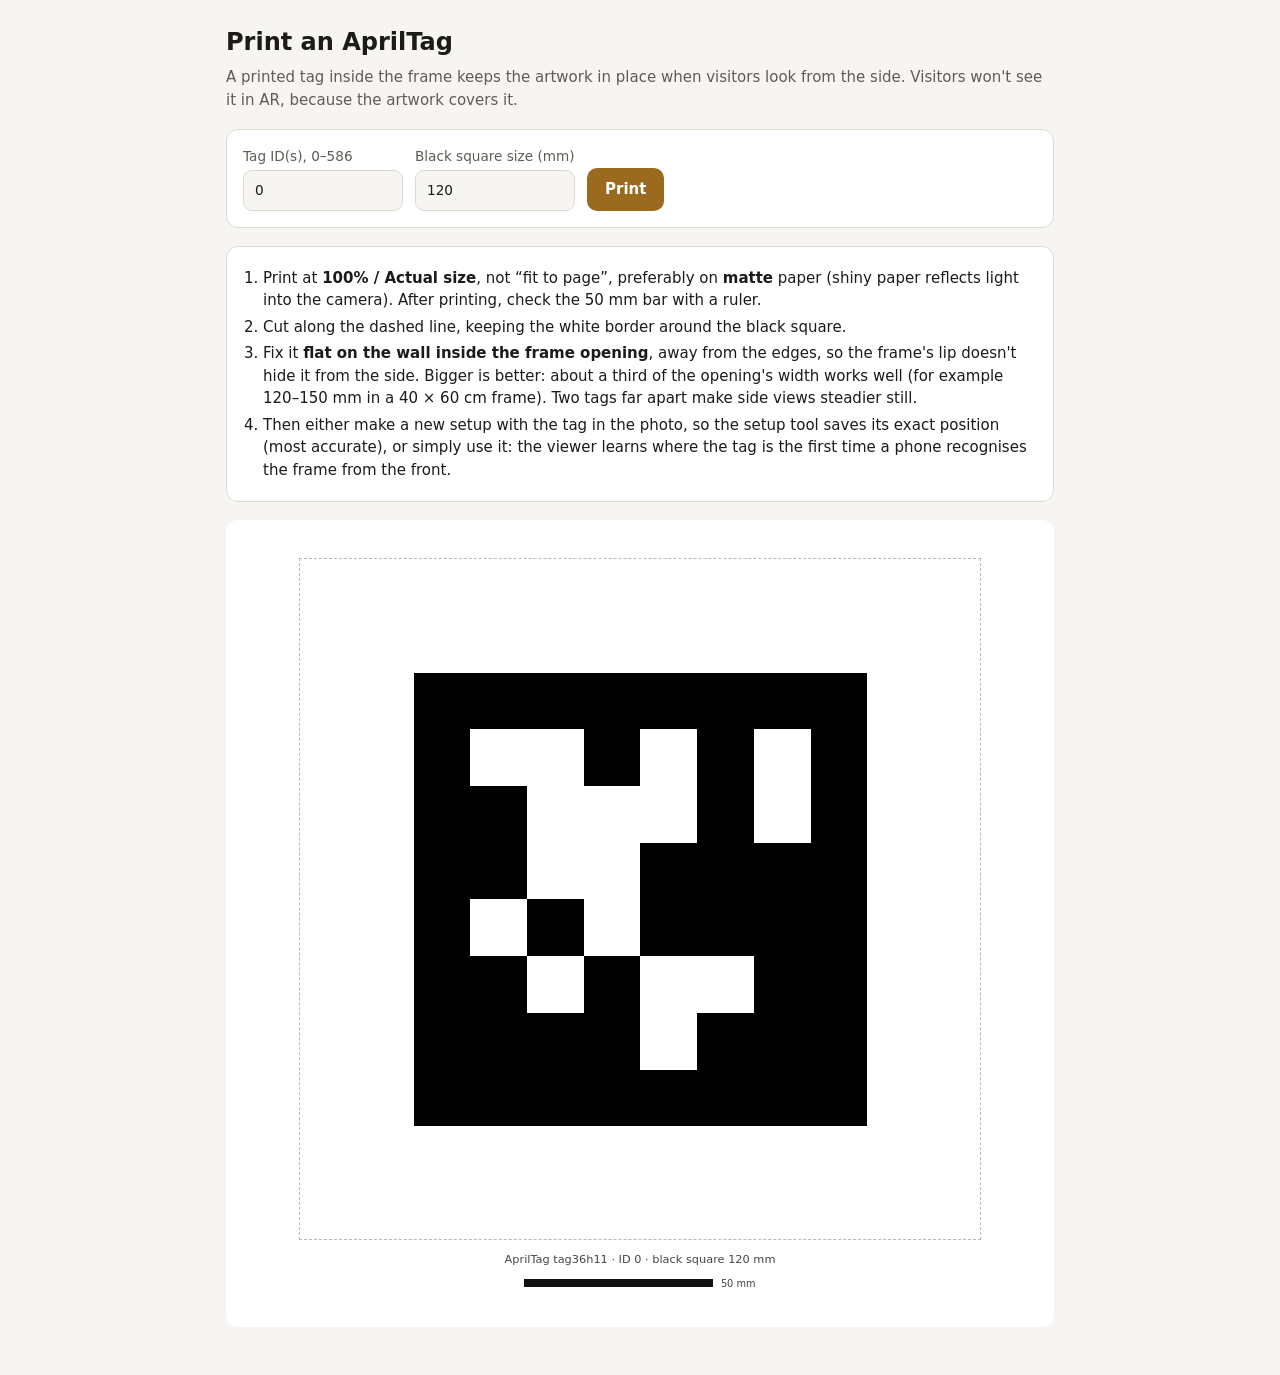
==== apriltag.html @ 62dd7302 "Hold the picture in the frame from side angles with AprilTags A printed AprilTag (tag36h11) placed i" ====
<!doctype html>
<html lang="en">
<head>
  <meta charset="utf-8">
  <meta name="viewport" content="width=device-width, initial-scale=1">
  <title>Print an AprilTag</title>
  <style>
    :root {
      --bg: #f6f5f2; --surface: #fff; --ink: #1c1b19; --muted: #5f5c55; --line: #dedad2;
      --accent: #9a6b1f; --accent-ink: #fff; --warn: #b3261e;
      color-scheme: light;
    }
    @media (prefers-color-scheme: dark) {
      :root:not([data-print]) { --bg: #111113; --surface: #1b1b1e; --ink: #f1efe9; --muted: #a9a59c; --line: #34343a; --accent: #d8b06a; --accent-ink: #1b1408; --warn: #ff8a80; color-scheme: dark; }
    }
    * { box-sizing: border-box; }
    body { margin: 0; background: var(--bg); color: var(--ink); font: 15px/1.5 system-ui, -apple-system, "Segoe UI", Roboto, sans-serif; }
    main { max-width: 860px; margin: 0 auto; padding: 24px 16px 48px; }
    h1 { margin: 0 0 6px; font-size: 1.5rem; }
    .lead { margin: 0 0 18px; color: var(--muted); }
    .panel { background: var(--surface); border: 1px solid var(--line); border-radius: 12px; padding: 16px; margin-bottom: 18px; }
    .controls { display: flex; flex-wrap: wrap; gap: 12px; align-items: flex-end; }
    label { display: flex; flex-direction: column; gap: 4px; font-size: 0.85rem; color: var(--muted); }
    input { padding: 9px 11px; border: 1px solid var(--line); border-radius: 9px; background: var(--bg); color: var(--ink); font: inherit; width: 160px; }
    button { padding: 10px 18px; border: 0; border-radius: 10px; background: var(--accent); color: var(--accent-ink); font: inherit; font-weight: 600; cursor: pointer; }
    ol { margin: 0; padding-inline-start: 20px; }
    li { margin: 4px 0; }
    .warn { color: var(--warn); font-size: 0.88rem; margin: 10px 0 0; }
    .sheet { display: flex; flex-wrap: wrap; gap: 10mm; justify-content: center; background: #fff; color: #111; padding: 10mm; border-radius: 12px; }
    .tag { display: flex; flex-direction: column; align-items: center; gap: 3mm; break-inside: avoid; }
    .cut { border: 0.3mm dashed #b8b8b8; background: #fff; line-height: 0; }
    .cut svg { display: block; shape-rendering: crispEdges; }
    .label { font: 3mm/1.3 system-ui, sans-serif; color: #444; text-align: center; }
    .ruler { display: flex; align-items: center; gap: 2mm; font: 2.6mm system-ui, sans-serif; color: #444; }
    .ruler span { display: block; width: 50mm; height: 2mm; background: #111; }
    @media print {
      @page { margin: 10mm; }
      body { background: #fff; }
      main { padding: 0; max-width: none; }
      .screen-only { display: none !important; }
      .sheet { padding: 0; border-radius: 0; }
    }
  </style>
</head>
<body>
  <main>
    <div class="screen-only">
      <h1>Print an AprilTag</h1>
      <p class="lead">A printed tag inside the frame keeps the artwork in place when visitors look from the side. Visitors won't see it in AR, because the artwork covers it.</p>

      <div class="panel">
        <div class="controls">
          <label>Tag ID(s), 0–586 <input id="ids" type="text" value="0" inputmode="numeric" autocomplete="off"></label>
          <label>Black square size (mm) <input id="size" type="number" min="20" max="400" step="1" value="120"></label>
          <button id="print" type="button">Print</button>
        </div>
        <p class="warn" id="warning" hidden></p>
      </div>

      <div class="panel">
        <ol>
          <li>Print at <b>100% / Actual size</b>, not “fit to page”, preferably on <b>matte</b> paper (shiny paper reflects light into the camera). After printing, check the 50 mm bar with a ruler.</li>
          <li>Cut along the dashed line, keeping the white border around the black square.</li>
          <li>Fix it <b>flat on the wall inside the frame opening</b>, away from the edges, so the frame's lip doesn't hide it from the side. Bigger is better: about a third of the opening's width works well (for example 120–150 mm in a 40 × 60 cm frame). Two tags far apart make side views steadier still.</li>
          <li>Then either make a new setup with the tag in the photo, so the setup tool saves its exact position (most accurate), or simply use it: the viewer learns where the tag is the first time a phone recognises the frame from the front.</li>
        </ol>
      </div>
    </div>

    <div class="sheet" id="sheet"></div>
  </main>

  <script src="vendor/js-aruco2/cv.js"></script>
  <script src="vendor/js-aruco2/aruco.js"></script>
  <script src="vendor/js-aruco2/dictionaries/apriltag_36h11.js"></script>
  <script>
    const dictionary = new AR.Dictionary('APRILTAG_36h11');
    const max = dictionary.codeList.length - 1;
    const $ = (id) => document.getElementById(id);

    function parseIds(text) {
      const ids = [];
      for (const part of text.split(/[\s,]+/)) {
        if (!part) continue;
        const n = Number(part);
        if (Number.isInteger(n) && n >= 0 && n <= max && !ids.includes(n)) ids.push(n);
      }
      return ids.length ? ids : [0];
    }

    function render() {
      const ids = parseIds($('ids').value);
      const size = Math.min(400, Math.max(20, Number($('size').value) || 120));
      const cell = size / 8; // black square is 8 cells: 6x6 data + 1-cell border
      const sheet = $('sheet');
      sheet.textContent = '';
      for (const id of ids) {
        // generateSVG draws the official 10x10-cell layout: white quiet zone, black border, data.
        const svg = dictionary.generateSVG(id)
          .replace('<svg ', `<svg width="${10 * cell}mm" height="${10 * cell}mm" role="img" aria-label="AprilTag ${id}" `);
        const wrap = document.createElement('div');
        wrap.className = 'tag';
        wrap.innerHTML = `<div class="cut" style="padding:${cell}mm">${svg}</div>`
          + `<div class="label">AprilTag tag36h11 · ID ${id} · black square ${size} mm</div>`
          + '<div class="ruler"><span></span>50 mm</div>';
        sheet.appendChild(wrap);
      }
      const total = 12 * cell;
      const warning = $('warning');
      warning.hidden = total <= 190;
      warning.textContent = `With the cutting margin this is ${Math.round(total)} mm wide, larger than A4. Use A3 or a print shop, or reduce the size.`;
    }

    $('ids').addEventListener('input', render);
    $('size').addEventListener('input', render);
    $('print').addEventListener('click', () => window.print());
    window.addEventListener('beforeprint', () => document.documentElement.setAttribute('data-print', ''));
    window.addEventListener('afterprint', () => document.documentElement.removeAttribute('data-print'));
    render();
  </script>
</body>
</html>
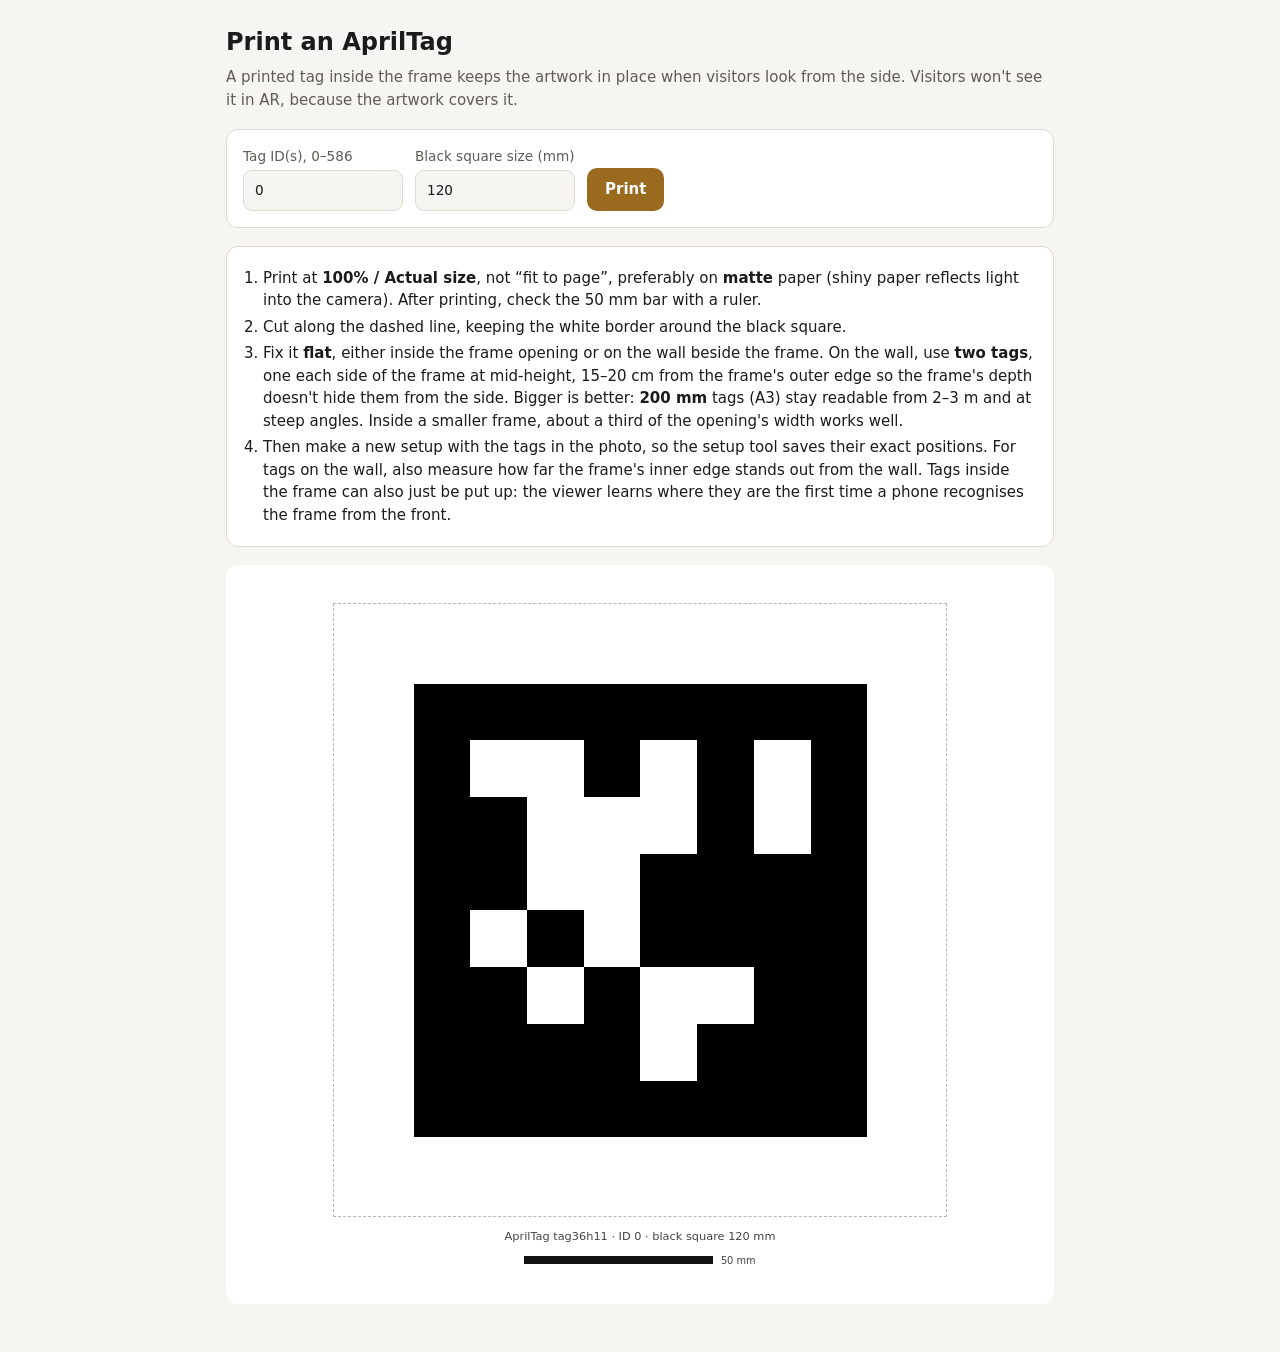
==== commit 92439f12: "Switch to the ornate gold frame; support AprilTags on the wall beside it Setup - setups/frame-01 is " ====
--- a/apriltag.html
+++ b/apriltag.html
@@ -61,8 +61,8 @@
         <ol>
           <li>Print at <b>100% / Actual size</b>, not “fit to page”, preferably on <b>matte</b> paper (shiny paper reflects light into the camera). After printing, check the 50 mm bar with a ruler.</li>
           <li>Cut along the dashed line, keeping the white border around the black square.</li>
-          <li>Fix it <b>flat on the wall inside the frame opening</b>, away from the edges, so the frame's lip doesn't hide it from the side. Bigger is better: about a third of the opening's width works well (for example 120–150 mm in a 40 × 60 cm frame). Two tags far apart make side views steadier still.</li>
-          <li>Then either make a new setup with the tag in the photo, so the setup tool saves its exact position (most accurate), or simply use it: the viewer learns where the tag is the first time a phone recognises the frame from the front.</li>
+          <li>Fix it <b>flat</b>, either inside the frame opening or on the wall beside the frame. On the wall, use <b>two tags</b>, one each side of the frame at mid-height, 15–20 cm from the frame's outer edge so the frame's depth doesn't hide them from the side. Bigger is better: <b>200 mm</b> tags (A3) stay readable from 2–3 m and at steep angles. Inside a smaller frame, about a third of the opening's width works well.</li>
+          <li>Then make a new setup with the tags in the photo, so the setup tool saves their exact positions. For tags on the wall, also measure how far the frame's inner edge stands out from the wall. Tags inside the frame can also just be put up: the viewer learns where they are the first time a phone recognises the frame from the front.</li>
         </ol>
       </div>
     </div>
@@ -100,15 +100,18 @@
           .replace('<svg ', `<svg width="${10 * cell}mm" height="${10 * cell}mm" role="img" aria-label="AprilTag ${id}" `);
         const wrap = document.createElement('div');
         wrap.className = 'tag';
-        wrap.innerHTML = `<div class="cut" style="padding:${cell}mm">${svg}</div>`
+        const pad = Math.min(cell, 6); // a little extra white outside the tag's own white border, for cutting
+        wrap.innerHTML = `<div class="cut" style="padding:${pad}mm">${svg}</div>`
           + `<div class="label">AprilTag tag36h11 · ID ${id} · black square ${size} mm</div>`
           + '<div class="ruler"><span></span>50 mm</div>';
         sheet.appendChild(wrap);
       }
-      const total = 12 * cell;
+      const total = 10 * cell + 2 * Math.min(cell, 6);
       const warning = $('warning');
       warning.hidden = total <= 190;
-      warning.textContent = `With the cutting margin this is ${Math.round(total)} mm wide, larger than A4. Use A3 or a print shop, or reduce the size.`;
+      warning.textContent = total <= 277
+        ? `With its white border this is ${Math.round(total)} mm wide, too big for A4: print it on A3.`
+        : `With its white border this is ${Math.round(total)} mm wide, larger than A3: use a print shop, or reduce the size.`;
     }
 
     $('ids').addEventListener('input', render);
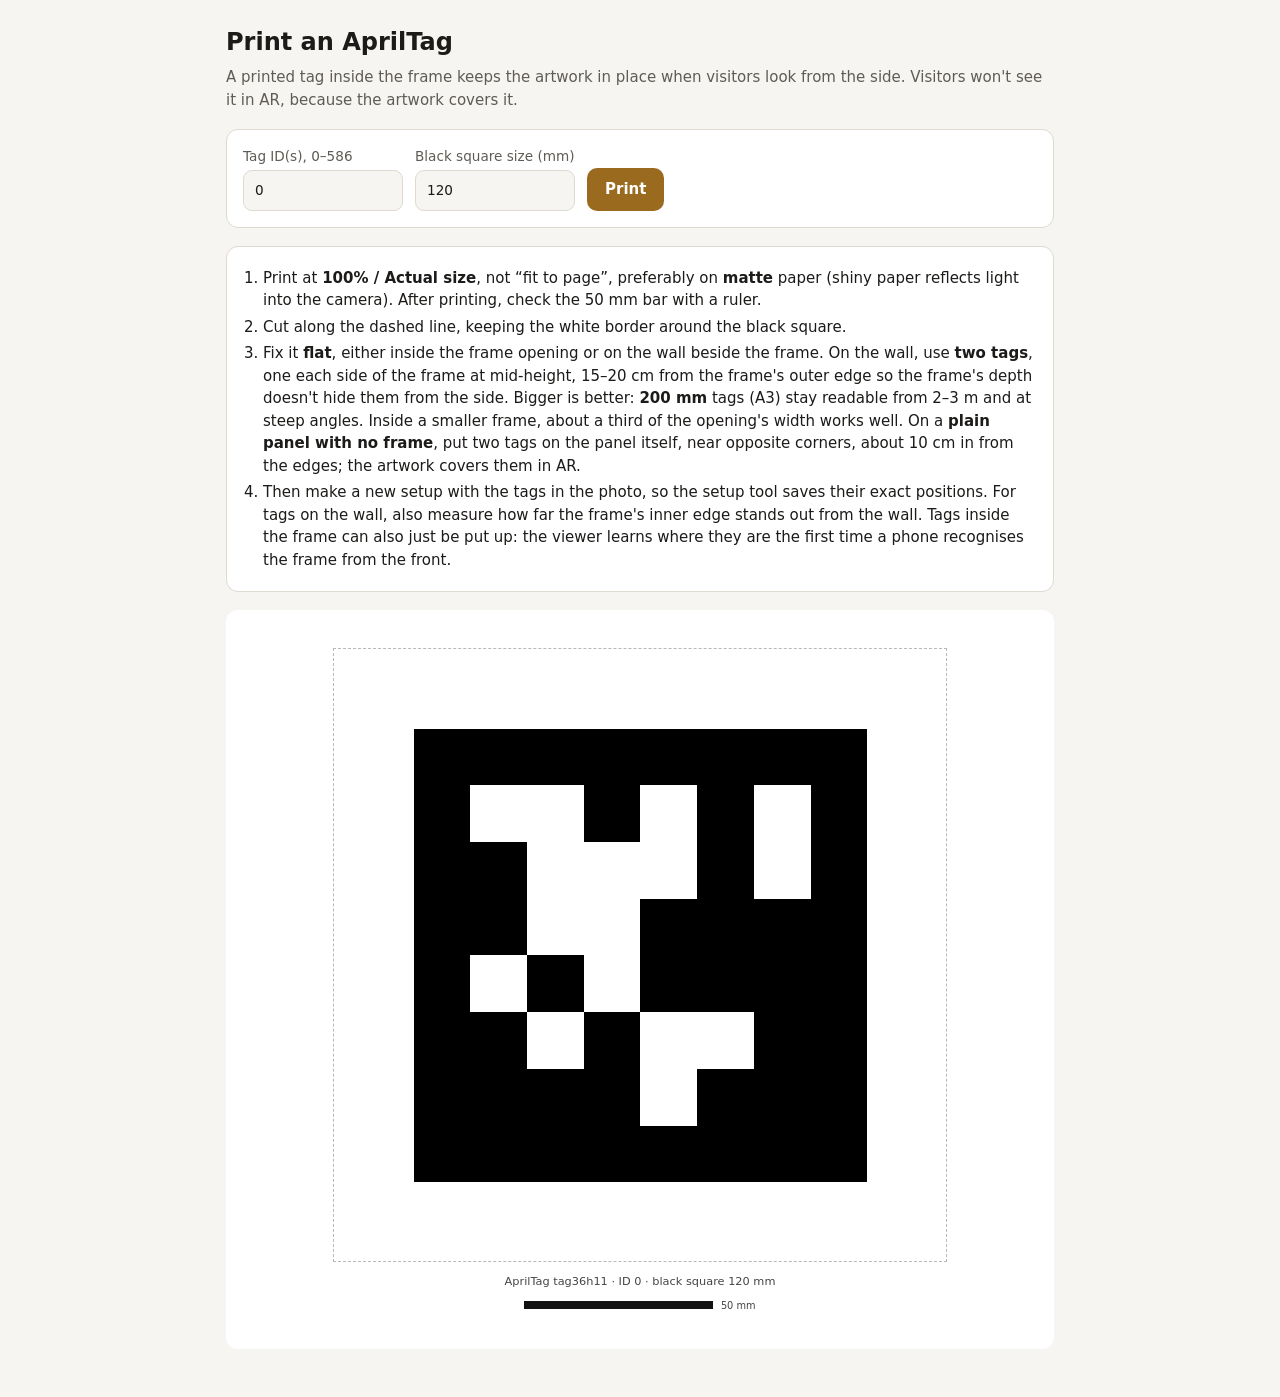
==== commit 81afe47e: "Add tags-only tracking for plain surfaces like the new panel The gold frame is being replaced by a p" ====
--- a/apriltag.html
+++ b/apriltag.html
@@ -61,7 +61,7 @@
         <ol>
           <li>Print at <b>100% / Actual size</b>, not “fit to page”, preferably on <b>matte</b> paper (shiny paper reflects light into the camera). After printing, check the 50 mm bar with a ruler.</li>
           <li>Cut along the dashed line, keeping the white border around the black square.</li>
-          <li>Fix it <b>flat</b>, either inside the frame opening or on the wall beside the frame. On the wall, use <b>two tags</b>, one each side of the frame at mid-height, 15–20 cm from the frame's outer edge so the frame's depth doesn't hide them from the side. Bigger is better: <b>200 mm</b> tags (A3) stay readable from 2–3 m and at steep angles. Inside a smaller frame, about a third of the opening's width works well.</li>
+          <li>Fix it <b>flat</b>, either inside the frame opening or on the wall beside the frame. On the wall, use <b>two tags</b>, one each side of the frame at mid-height, 15–20 cm from the frame's outer edge so the frame's depth doesn't hide them from the side. Bigger is better: <b>200 mm</b> tags (A3) stay readable from 2–3 m and at steep angles. Inside a smaller frame, about a third of the opening's width works well. On a <b>plain panel with no frame</b>, put two tags on the panel itself, near opposite corners, about 10 cm in from the edges; the artwork covers them in AR.</li>
           <li>Then make a new setup with the tags in the photo, so the setup tool saves their exact positions. For tags on the wall, also measure how far the frame's inner edge stands out from the wall. Tags inside the frame can also just be put up: the viewer learns where they are the first time a phone recognises the frame from the front.</li>
         </ol>
       </div>
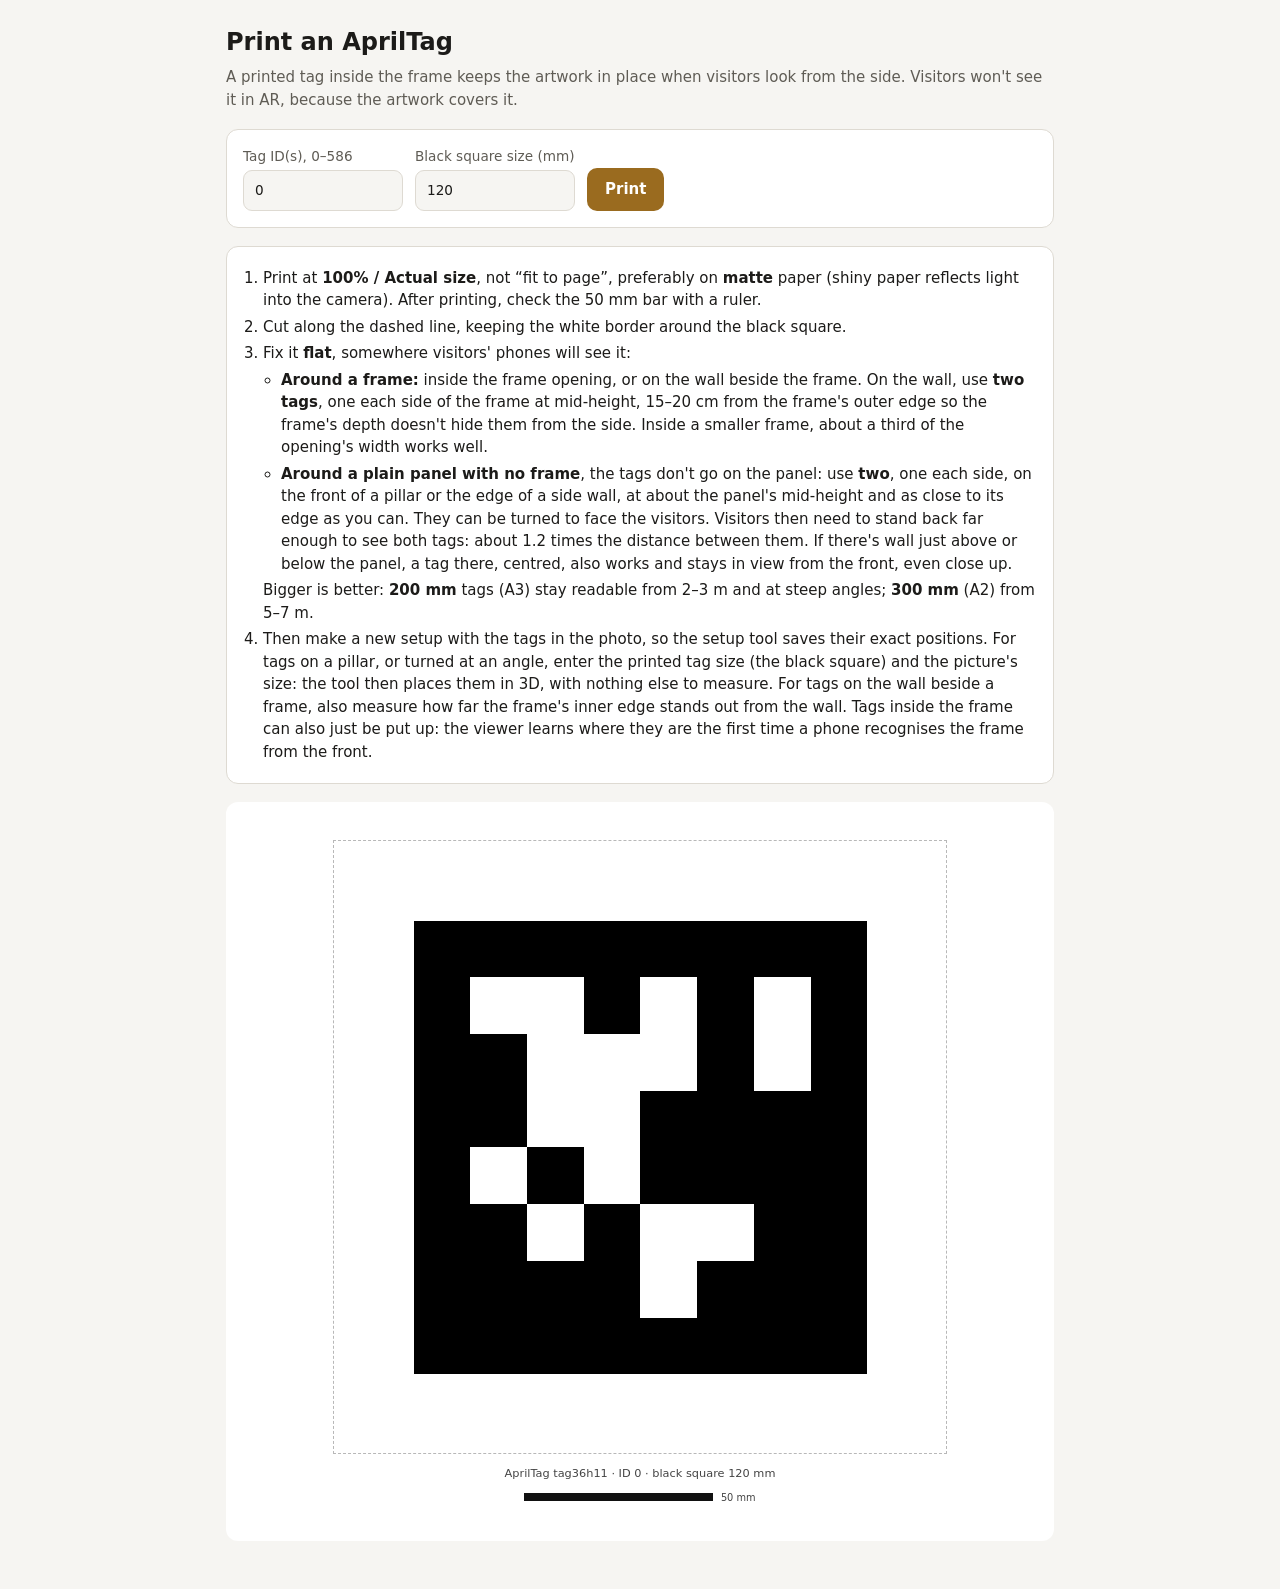
==== commit 5f4782f5: "Recommend tags beside a plain panel, not on it The tags never need to be on the panel's surface. For" ====
--- a/apriltag.html
+++ b/apriltag.html
@@ -25,6 +25,7 @@
     button { padding: 10px 18px; border: 0; border-radius: 10px; background: var(--accent); color: var(--accent-ink); font: inherit; font-weight: 600; cursor: pointer; }
     ol { margin: 0; padding-inline-start: 20px; }
     li { margin: 4px 0; }
+    ol ul { margin: 4px 0; padding-inline-start: 18px; }
     .warn { color: var(--warn); font-size: 0.88rem; margin: 10px 0 0; }
     .sheet { display: flex; flex-wrap: wrap; gap: 10mm; justify-content: center; background: #fff; color: #111; padding: 10mm; border-radius: 12px; }
     .tag { display: flex; flex-direction: column; align-items: center; gap: 3mm; break-inside: avoid; }
@@ -61,8 +62,13 @@
         <ol>
           <li>Print at <b>100% / Actual size</b>, not “fit to page”, preferably on <b>matte</b> paper (shiny paper reflects light into the camera). After printing, check the 50 mm bar with a ruler.</li>
           <li>Cut along the dashed line, keeping the white border around the black square.</li>
-          <li>Fix it <b>flat</b>, either inside the frame opening or on the wall beside the frame. On the wall, use <b>two tags</b>, one each side of the frame at mid-height, 15–20 cm from the frame's outer edge so the frame's depth doesn't hide them from the side. Bigger is better: <b>200 mm</b> tags (A3) stay readable from 2–3 m and at steep angles. Inside a smaller frame, about a third of the opening's width works well. On a <b>plain panel with no frame</b>, put two tags on the panel itself, near opposite corners, about 10 cm in from the edges; the artwork covers them in AR.</li>
-          <li>Then make a new setup with the tags in the photo, so the setup tool saves their exact positions. For tags on the wall, also measure how far the frame's inner edge stands out from the wall. Tags inside the frame can also just be put up: the viewer learns where they are the first time a phone recognises the frame from the front.</li>
+          <li>Fix it <b>flat</b>, somewhere visitors' phones will see it:
+            <ul>
+              <li><b>Around a frame:</b> inside the frame opening, or on the wall beside the frame. On the wall, use <b>two tags</b>, one each side of the frame at mid-height, 15–20 cm from the frame's outer edge so the frame's depth doesn't hide them from the side. Inside a smaller frame, about a third of the opening's width works well.</li>
+              <li><b>Around a plain panel with no frame</b>, the tags don't go on the panel: use <b>two</b>, one each side, on the front of a pillar or the edge of a side wall, at about the panel's mid-height and as close to its edge as you can. They can be turned to face the visitors. Visitors then need to stand back far enough to see both tags: about 1.2 times the distance between them. If there's wall just above or below the panel, a tag there, centred, also works and stays in view from the front, even close up.</li>
+            </ul>
+            Bigger is better: <b>200 mm</b> tags (A3) stay readable from 2–3 m and at steep angles; <b>300 mm</b> (A2) from 5–7 m.</li>
+          <li>Then make a new setup with the tags in the photo, so the setup tool saves their exact positions. For tags on a pillar, or turned at an angle, enter the printed tag size (the black square) and the picture's size: the tool then places them in 3D, with nothing else to measure. For tags on the wall beside a frame, also measure how far the frame's inner edge stands out from the wall. Tags inside the frame can also just be put up: the viewer learns where they are the first time a phone recognises the frame from the front.</li>
         </ol>
       </div>
     </div>
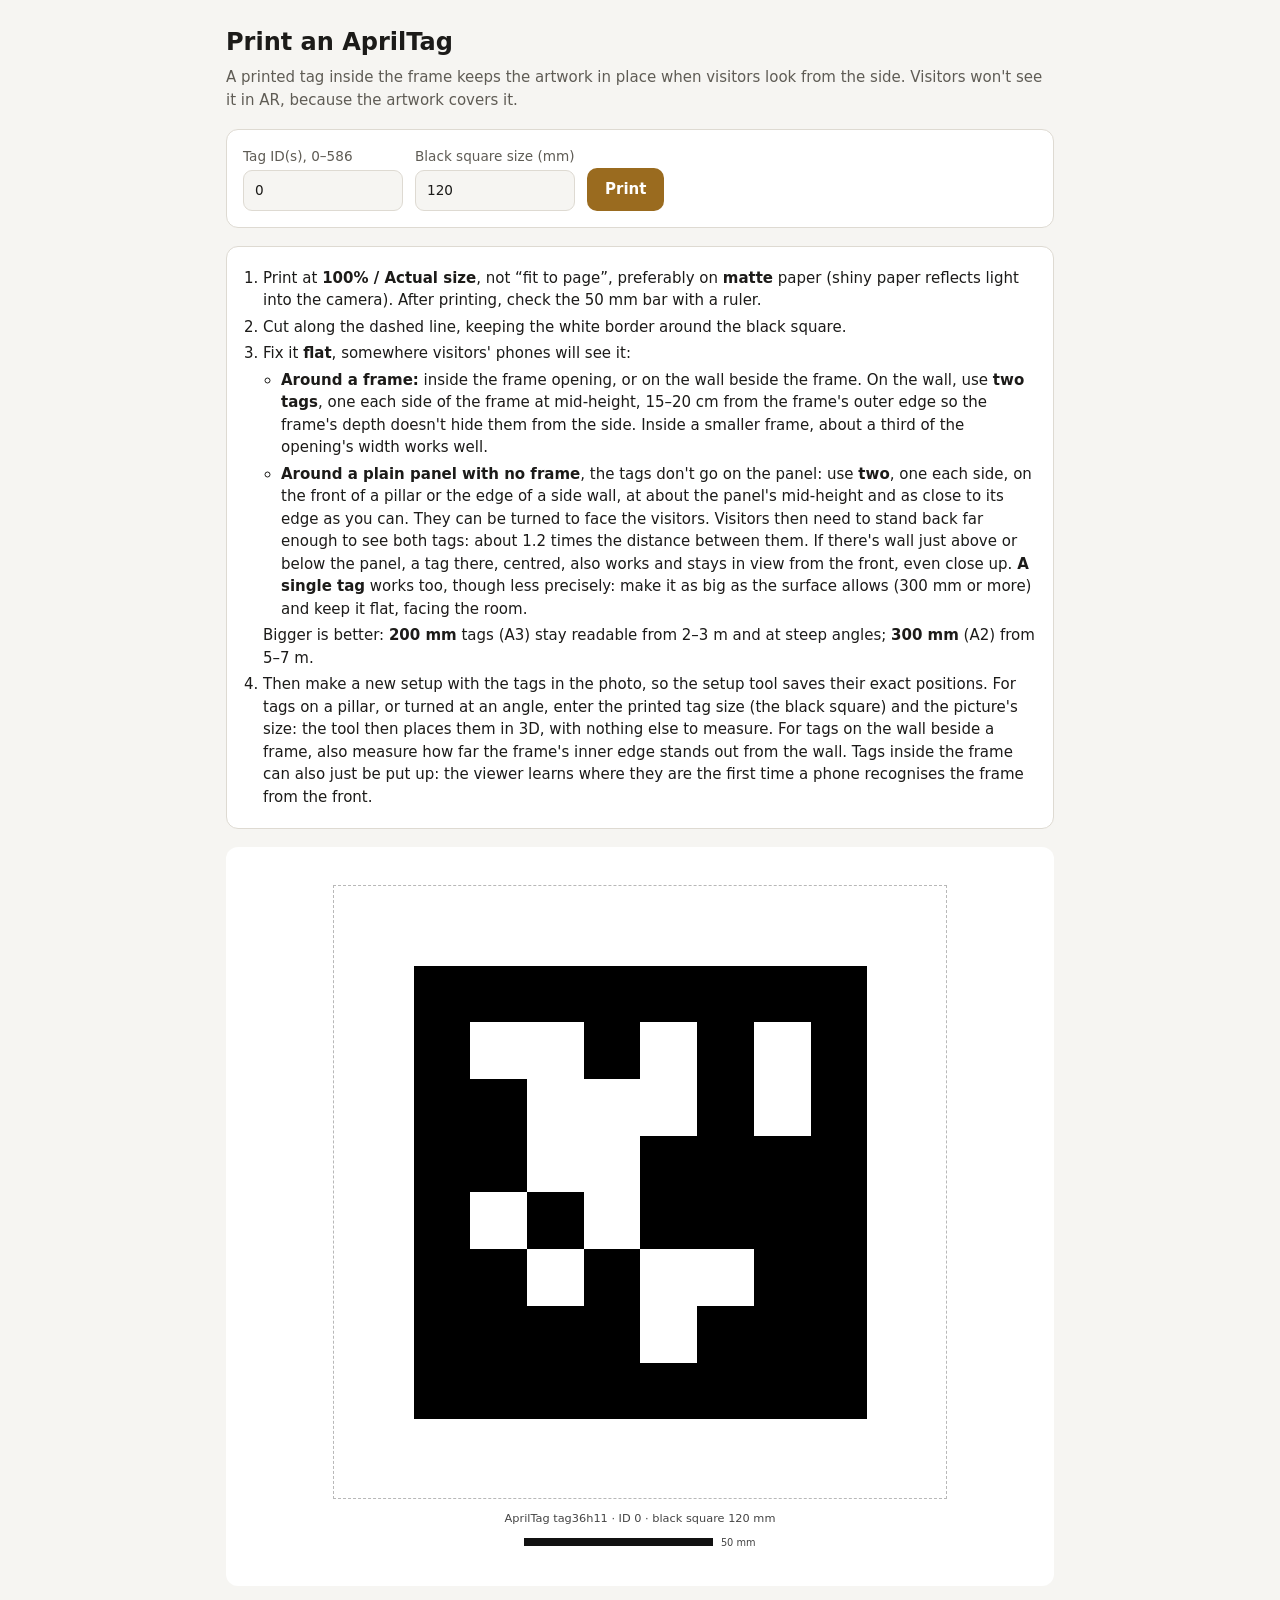
==== commit 94583a5b: "Replace the gold frame with the cream panel; hold better with one tag frame-01 is now the cream pane" ====
--- a/apriltag.html
+++ b/apriltag.html
@@ -65,7 +65,7 @@
           <li>Fix it <b>flat</b>, somewhere visitors' phones will see it:
             <ul>
               <li><b>Around a frame:</b> inside the frame opening, or on the wall beside the frame. On the wall, use <b>two tags</b>, one each side of the frame at mid-height, 15–20 cm from the frame's outer edge so the frame's depth doesn't hide them from the side. Inside a smaller frame, about a third of the opening's width works well.</li>
-              <li><b>Around a plain panel with no frame</b>, the tags don't go on the panel: use <b>two</b>, one each side, on the front of a pillar or the edge of a side wall, at about the panel's mid-height and as close to its edge as you can. They can be turned to face the visitors. Visitors then need to stand back far enough to see both tags: about 1.2 times the distance between them. If there's wall just above or below the panel, a tag there, centred, also works and stays in view from the front, even close up.</li>
+              <li><b>Around a plain panel with no frame</b>, the tags don't go on the panel: use <b>two</b>, one each side, on the front of a pillar or the edge of a side wall, at about the panel's mid-height and as close to its edge as you can. They can be turned to face the visitors. Visitors then need to stand back far enough to see both tags: about 1.2 times the distance between them. If there's wall just above or below the panel, a tag there, centred, also works and stays in view from the front, even close up. <b>A single tag</b> works too, though less precisely: make it as big as the surface allows (300 mm or more) and keep it flat, facing the room.</li>
             </ul>
             Bigger is better: <b>200 mm</b> tags (A3) stay readable from 2–3 m and at steep angles; <b>300 mm</b> (A2) from 5–7 m.</li>
           <li>Then make a new setup with the tags in the photo, so the setup tool saves their exact positions. For tags on a pillar, or turned at an angle, enter the printed tag size (the black square) and the picture's size: the tool then places them in 3D, with nothing else to measure. For tags on the wall beside a frame, also measure how far the frame's inner edge stands out from the wall. Tags inside the frame can also just be put up: the viewer learns where they are the first time a phone recognises the frame from the front.</li>
